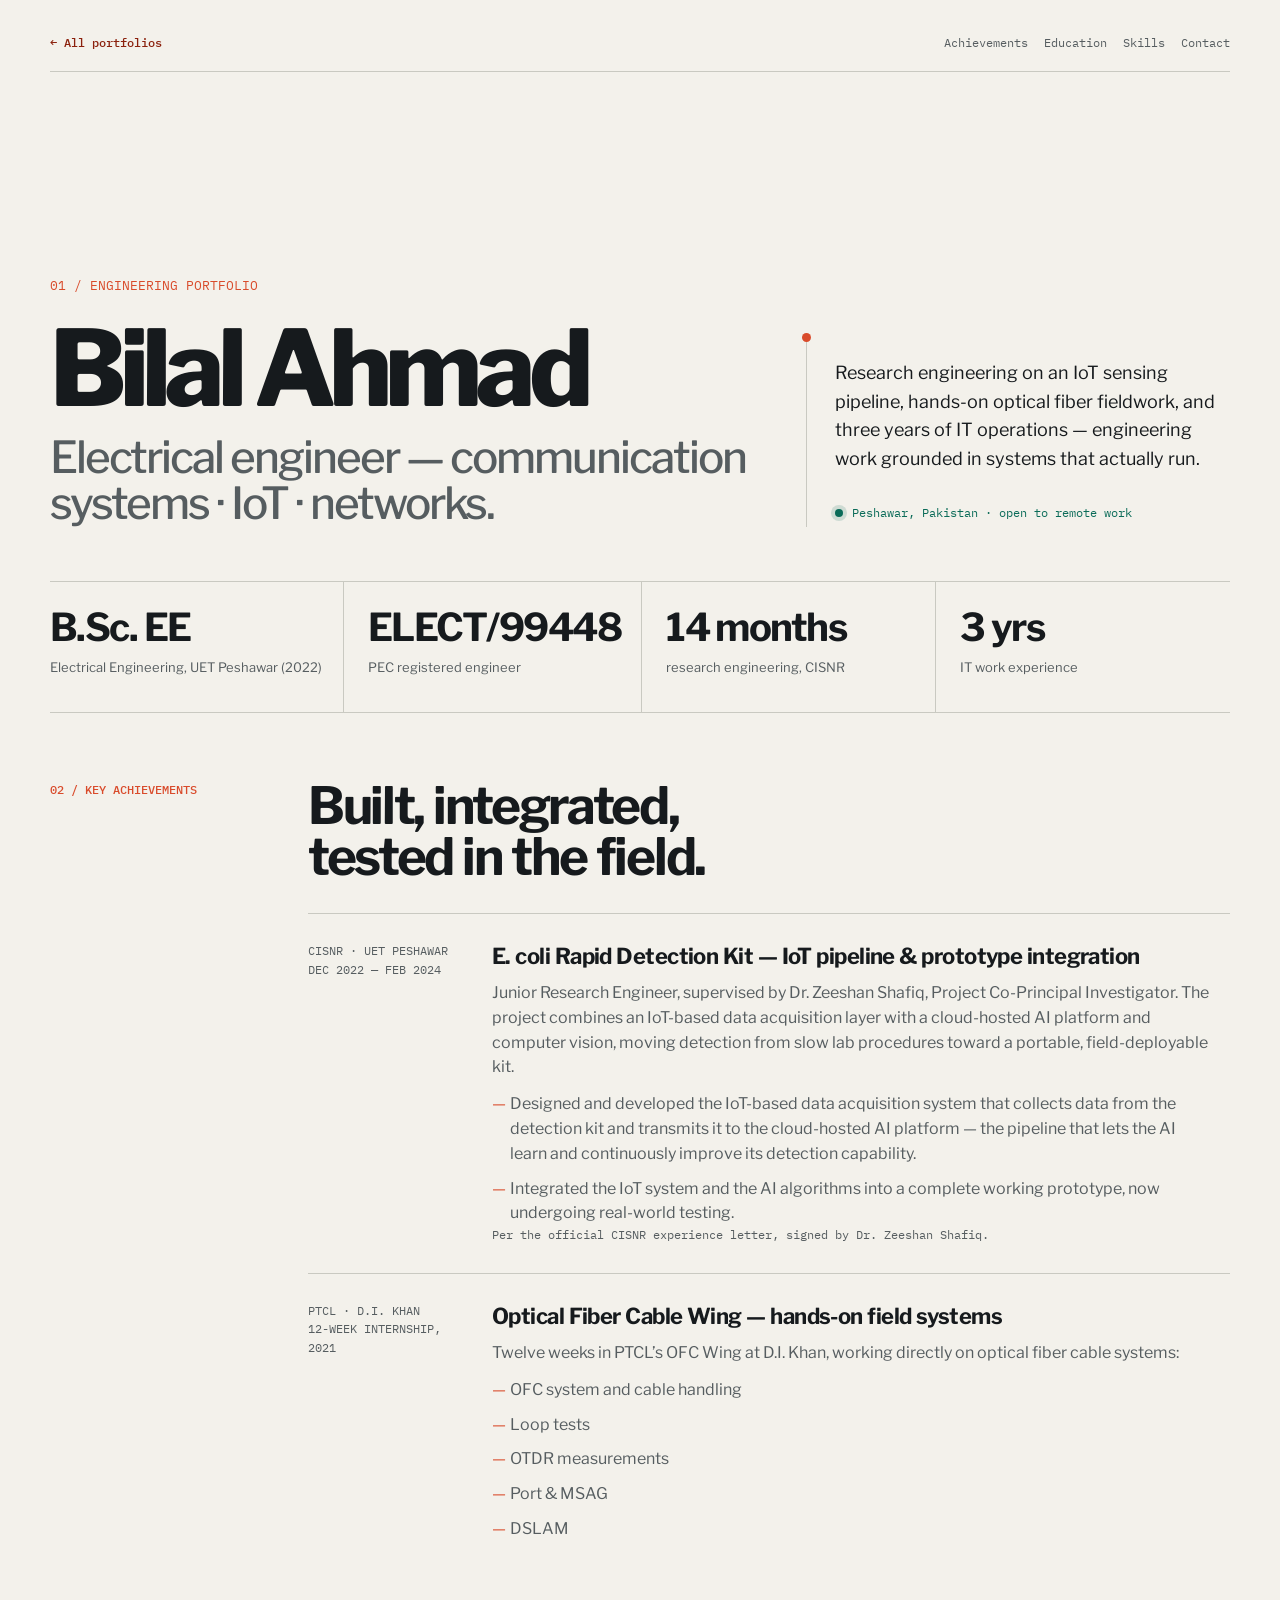
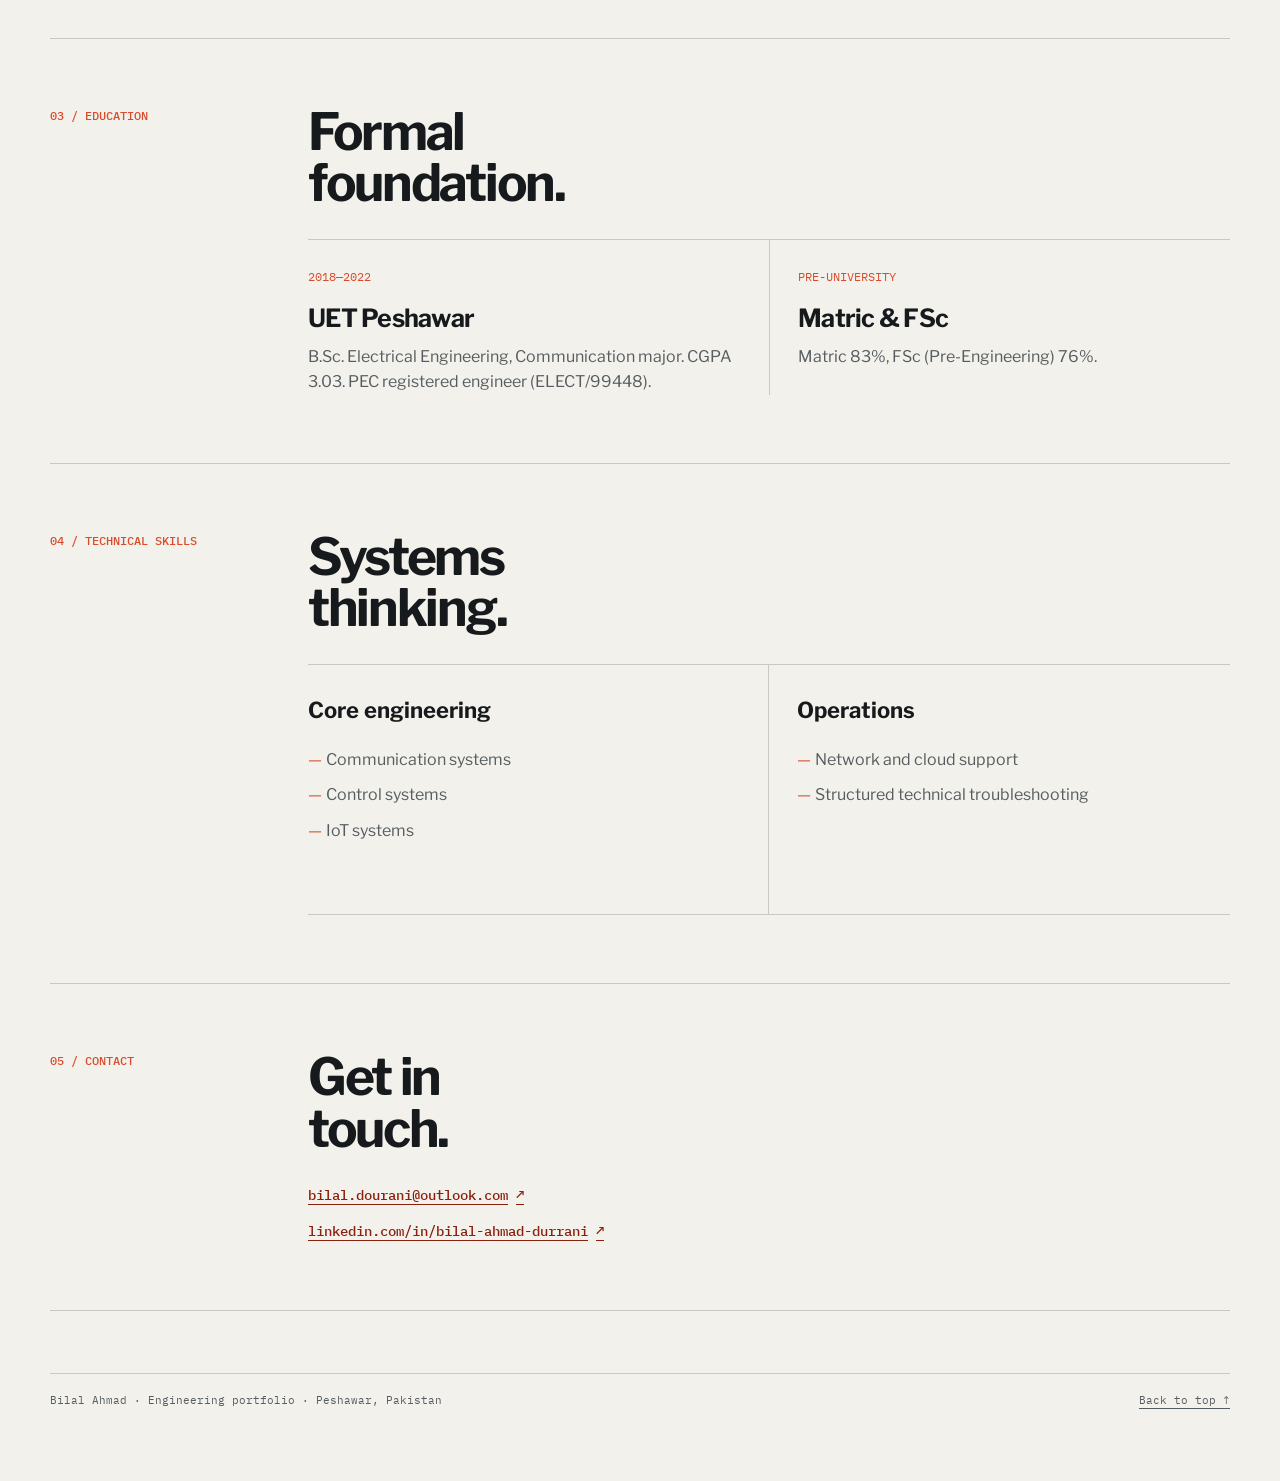
==== engineering/index.html @ f8b9c39a "Deploy portfolio" ====
<!doctype html>
<html lang="en">
<head>
  <meta charset="utf-8" />
  <meta name="viewport" content="width=device-width, initial-scale=1, viewport-fit=cover" />
  <meta name="color-scheme" content="light dark" />
  <meta name="description" content="Bilal Ahmad — electrical engineer: communication systems, IoT, networks. Research engineering at CISNR, UET Peshawar." />
  <link rel="icon" href="data:," />
  <title>Bilal Ahmad · Engineering Portfolio</title>
  <link rel="preconnect" href="https://fonts.googleapis.com">
  <link rel="preconnect" href="https://fonts.gstatic.com" crossorigin>
  <link href="https://fonts.googleapis.com/css2?family=IBM+Plex+Mono:wght@400;500&family=Libre+Franklin:wght@400;500;600;700;800&display=swap" rel="stylesheet">
  <style>
    :root {
      color-scheme: light dark;
      --bg: #f3f1eb;
      --surface: #ffffff;
      --ink: #161a1d;
      --muted: #565d60;
      --line: #c9c9c1;
      --soft: #e7e4dc;
      --accent: #d94b2b;
      --accent-ink: #8b210d;
      --signal: #0a6b58;
      --shadow: rgba(29, 31, 32, .08);
    }
    @media (prefers-color-scheme: dark) {
      :root {
        --bg: #111517;
        --surface: #181d20;
        --ink: #f2f0e9;
        --muted: #b5bab8;
        --line: #3b4345;
        --soft: #242b2d;
        --accent: #ff7758;
        --accent-ink: #ffad98;
        --signal: #61cbb4;
        --shadow: rgba(0, 0, 0, .28);
      }
    }
    * { box-sizing: border-box; }
    html { scroll-behavior: smooth; }
    body {
      margin: 0;
      background: var(--bg);
      color: var(--ink);
      font-family: "Libre Franklin", sans-serif;
      font-size: 16px;
      line-height: 1.55;
      -webkit-font-smoothing: antialiased;
    }
    a { color: inherit; }
    a:focus-visible, button:focus-visible { outline: 3px solid var(--accent); outline-offset: 4px; }
    .page {
      width: min(1180px, calc(100% - 40px));
      margin: 0 auto;
      padding: 34px 0 72px;
    }
    .rail {
      display: flex;
      align-items: center;
      justify-content: space-between;
      gap: 20px;
      padding-bottom: 18px;
      border-bottom: 1px solid var(--line);
      font-family: "IBM Plex Mono", monospace;
      font-size: 12px;
      color: var(--muted);
    }
    .rail strong { color: var(--ink); font-weight: 500; }
    .rail nav { display: flex; flex-wrap: wrap; gap: 16px; justify-content: flex-end; }
    .rail a { text-decoration: none; }
    .rail a:hover { color: var(--accent); }
    .rail .home { color: var(--accent-ink); font-weight: 500; }
    .hero {
      display: grid;
      grid-template-columns: minmax(0, 1.25fr) minmax(300px, .75fr);
      gap: 48px;
      align-items: end;
      min-height: 510px;
      padding: 70px 0 54px;
      border-bottom: 1px solid var(--line);
    }
    .index {
      margin: 0 0 24px;
      font-family: "IBM Plex Mono", monospace;
      color: var(--accent);
      font-size: 13px;
    }
    h1 {
      max-width: 790px;
      margin: 0;
      font-size: clamp(48px, 8.2vw, 106px);
      line-height: .91;
      letter-spacing: -.065em;
      font-weight: 800;
    }
    h1 .role {
      display: block;
      margin-top: 18px;
      color: var(--muted);
      font-size: .42em;
      line-height: 1.05;
      letter-spacing: -.045em;
      font-weight: 500;
    }
    .hero-note {
      position: relative;
      padding: 26px 0 4px 28px;
      border-left: 1px solid var(--line);
    }
    .hero-note::before {
      content: "";
      position: absolute;
      left: -5px;
      top: 0;
      width: 9px;
      height: 9px;
      border-radius: 50%;
      background: var(--accent);
    }
    .hero-note p { margin: 0; font-size: 18px; line-height: 1.6; }
    .hero-note .available {
      display: flex;
      align-items: center;
      gap: 9px;
      margin-top: 30px;
      font-family: "IBM Plex Mono", monospace;
      font-size: 12px;
      color: var(--signal);
    }
    .pulse { width: 8px; height: 8px; border-radius: 50%; background: currentColor; box-shadow: 0 0 0 4px color-mix(in srgb, currentColor 16%, transparent); }
    .metrics {
      display: grid;
      grid-template-columns: repeat(4, 1fr);
      border-bottom: 1px solid var(--line);
    }
    .metric {
      min-height: 130px;
      padding: 24px 20px 24px 0;
      border-right: 1px solid var(--line);
    }
    .metric + .metric { padding-left: 24px; }
    .metric:last-child { border-right: 0; }
    .metric b { display: block; font-size: clamp(25px, 3vw, 40px); letter-spacing: -.04em; line-height: 1.1; }
    .metric span { display: block; margin-top: 9px; color: var(--muted); font-size: 13px; }
    section { scroll-margin-top: 22px; }
    .section {
      display: grid;
      grid-template-columns: 210px minmax(0, 1fr);
      gap: 48px;
      padding: 68px 0;
      border-bottom: 1px solid var(--line);
    }
    .section-label {
      position: sticky;
      top: 20px;
      align-self: start;
      margin: 0;
      font-family: "IBM Plex Mono", monospace;
      color: var(--accent);
      font-size: 12px;
      font-weight: 500;
    }
    h2 { margin: 0 0 30px; font-size: clamp(30px, 4vw, 54px); line-height: 1; letter-spacing: -.045em; }
    .lead { max-width: 730px; margin: 0 0 40px; color: var(--muted); font-size: 20px; }
    .work-list { border-top: 1px solid var(--line); }
    .work-item {
      display: grid;
      grid-template-columns: 150px minmax(0, 1fr);
      gap: 34px;
      padding: 28px 0;
      border-bottom: 1px solid var(--line);
    }
    .work-item:last-child { border-bottom: 0; }
    .work-key { font-family: "IBM Plex Mono", monospace; font-size: 12px; color: var(--muted); }
    .work-copy h3 { margin: -3px 0 8px; font-size: 22px; letter-spacing: -.025em; }
    .work-copy p { max-width: 720px; margin: 0 0 12px; color: var(--muted); }
    .work-copy p:last-child { margin-bottom: 0; }
    .work-copy ul { max-width: 720px; margin: 0; padding: 0; list-style: none; color: var(--muted); display: grid; gap: 10px; }
    .work-copy li { position: relative; padding-left: 18px; }
    .work-copy li::before { content: "—"; position: absolute; left: 0; color: var(--accent); }
    .source-note { font-family: "IBM Plex Mono", monospace; font-size: 12px; color: var(--muted); }
    .skills-grid { display: grid; grid-template-columns: 1fr 1fr; border-top: 1px solid var(--line); }
    .skill-block { min-height: 250px; padding: 28px 28px 30px 0; border-bottom: 1px solid var(--line); }
    .skill-block:nth-child(odd) { border-right: 1px solid var(--line); }
    .skill-block:nth-child(even) { padding-left: 28px; }
    .skill-block h3 { margin: 0 0 20px; font-size: 22px; }
    .skill-block ul { display: grid; gap: 11px; margin: 0; padding: 0; list-style: none; color: var(--muted); }
    .skill-block li { position: relative; padding-left: 18px; }
    .skill-block li::before { content: "—"; position: absolute; left: 0; color: var(--accent); }
    .path {
      display: grid;
      grid-template-columns: 1fr 1fr;
      border-top: 1px solid var(--line);
    }
    .path-card { padding: 28px 28px 0 0; }
    .path-card + .path-card { padding-left: 28px; border-left: 1px solid var(--line); }
    .path-card .date { font-family: "IBM Plex Mono", monospace; font-size: 12px; color: var(--accent); }
    .path-card h3 { margin: 12px 0 8px; font-size: 25px; letter-spacing: -.03em; }
    .path-card p { margin: 0; color: var(--muted); }
    .contact-links { display: grid; gap: 14px; max-width: 720px; }
    .contact-links a {
      display: inline-flex;
      align-items: center;
      gap: 8px;
      color: var(--accent-ink);
      font-family: "IBM Plex Mono", monospace;
      font-size: 14px;
      font-weight: 500;
      text-underline-offset: 4px;
      overflow-wrap: anywhere;
    }
    footer {
      display: flex;
      justify-content: space-between;
      gap: 20px;
      margin-top: 62px;
      padding-top: 18px;
      border-top: 1px solid var(--line);
      font-family: "IBM Plex Mono", monospace;
      color: var(--muted);
      font-size: 11px;
    }
    .top-link { text-decoration-thickness: 1px; text-underline-offset: 4px; }
    @media (max-width: 780px) {
      .page { width: min(100% - 28px, 680px); padding-top: 22px; }
      .rail { align-items: flex-start; }
      .rail nav { gap: 8px 14px; max-width: 215px; }
      .hero { grid-template-columns: 1fr; gap: 44px; min-height: auto; padding: 54px 0 44px; }
      h1 { font-size: clamp(51px, 15vw, 82px); }
      .hero-note { margin-left: 3px; }
      .metrics { grid-template-columns: 1fr 1fr; }
      .metric { min-height: 112px; border-bottom: 1px solid var(--line); }
      .metric:nth-child(2) { border-right: 0; }
      .metric:nth-child(3), .metric:nth-child(4) { border-bottom: 0; }
      .metric:nth-child(3) { padding-left: 0; }
      .section { grid-template-columns: 1fr; gap: 20px; padding: 54px 0; }
      .section-label { position: static; }
      .work-item { grid-template-columns: 1fr; gap: 9px; }
      .skills-grid, .path { grid-template-columns: 1fr; }
      .skill-block:nth-child(odd) { border-right: 0; }
      .skill-block:nth-child(even) { padding-left: 0; }
      .path-card { padding: 26px 0; border-bottom: 1px solid var(--line); }
      .path-card + .path-card { padding-left: 0; border-left: 0; border-bottom: 0; }
      .skill-block { min-height: 0; }
      footer { align-items: flex-end; }
    }
    @media (max-width: 420px) {
      .rail strong { max-width: 92px; line-height: 1.3; }
      .metrics { grid-template-columns: 1fr; }
      .metric, .metric + .metric { padding: 20px 0; border-right: 0; border-bottom: 1px solid var(--line); }
      .metric:nth-child(3) { border-bottom: 1px solid var(--line); }
      .metric:last-child { border-bottom: 0; }
    }
    @media (prefers-reduced-motion: reduce) { html { scroll-behavior: auto; } }
  </style>
</head>
<body id="top">
  <main class="page">
    <div class="rail" aria-label="Page navigation">
      <a class="home" href="../">← All portfolios</a>
      <nav>
        <a href="#achievements">Achievements</a>
        <a href="#education">Education</a>
        <a href="#skills">Skills</a>
        <a href="#contact">Contact</a>
      </nav>
    </div>

    <header class="hero">
      <div>
        <p class="index">01 / ENGINEERING PORTFOLIO</p>
        <h1>
          Bilal Ahmad
          <span class="role">Electrical engineer — communication systems · IoT · networks.</span>
        </h1>
      </div>
      <div class="hero-note">
        <p>Research engineering on an IoT sensing pipeline, hands-on optical fiber fieldwork, and three years of IT operations — engineering work grounded in systems that actually run.</p>
        <div class="available"><span class="pulse" aria-hidden="true"></span> Peshawar, Pakistan · open to remote work</div>
      </div>
    </header>

    <div class="metrics" aria-label="Engineering highlights">
      <div class="metric"><b>B.Sc. EE</b><span>Electrical Engineering, UET Peshawar (2022)</span></div>
      <div class="metric"><b>ELECT/99448</b><span>PEC registered engineer</span></div>
      <div class="metric"><b>14 months</b><span>research engineering, CISNR</span></div>
      <div class="metric"><b>3 yrs</b><span>IT work experience</span></div>
    </div>

    <section class="section" id="achievements">
      <p class="section-label">02 / KEY ACHIEVEMENTS</p>
      <div>
        <h2>Built, integrated,<br>tested in the field.</h2>
        <div class="work-list">
          <article class="work-item">
            <div class="work-key">CISNR · UET PESHAWAR<br>DEC 2022 — FEB 2024</div>
            <div class="work-copy">
              <h3>E. coli Rapid Detection Kit — IoT pipeline &amp; prototype integration</h3>
              <p>Junior Research Engineer, supervised by Dr. Zeeshan Shafiq, Project Co-Principal Investigator. The project combines an IoT-based data acquisition layer with a cloud-hosted AI platform and computer vision, moving detection from slow lab procedures toward a portable, field-deployable kit.</p>
              <ul>
                <li>Designed and developed the IoT-based data acquisition system that collects data from the detection kit and transmits it to the cloud-hosted AI platform — the pipeline that lets the AI learn and continuously improve its detection capability.</li>
                <li>Integrated the IoT system and the AI algorithms into a complete working prototype, now undergoing real-world testing.</li>
              </ul>
              <p class="source-note">Per the official CISNR experience letter, signed by Dr. Zeeshan Shafiq.</p>
            </div>
          </article>
          <article class="work-item">
            <div class="work-key">PTCL · D.I. KHAN<br>12-WEEK INTERNSHIP, 2021</div>
            <div class="work-copy">
              <h3>Optical Fiber Cable Wing — hands-on field systems</h3>
              <p>Twelve weeks in PTCL’s OFC Wing at D.I. Khan, working directly on optical fiber cable systems:</p>
              <ul>
                <li>OFC system and cable handling</li>
                <li>Loop tests</li>
                <li>OTDR measurements</li>
                <li>Port &amp; MSAG</li>
                <li>DSLAM</li>
              </ul>
            </div>
          </article>
        </div>
      </div>
    </section>

    <section class="section" id="education">
      <p class="section-label">03 / EDUCATION</p>
      <div>
        <h2>Formal<br>foundation.</h2>
        <div class="path">
          <article class="path-card">
            <div class="date">2018—2022</div>
            <h3>UET Peshawar</h3>
            <p>B.Sc. Electrical Engineering, Communication major. CGPA 3.03. PEC registered engineer (ELECT/99448).</p>
          </article>
          <article class="path-card">
            <div class="date">PRE-UNIVERSITY</div>
            <h3>Matric &amp; FSc</h3>
            <p>Matric 83%, FSc (Pre-Engineering) 76%.</p>
          </article>
        </div>
      </div>
    </section>

    <section class="section" id="skills">
      <p class="section-label">04 / TECHNICAL SKILLS</p>
      <div>
        <h2>Systems<br>thinking.</h2>
        <div class="skills-grid">
          <article class="skill-block">
            <h3>Core engineering</h3>
            <ul>
              <li>Communication systems</li>
              <li>Control systems</li>
              <li>IoT systems</li>
            </ul>
          </article>
          <article class="skill-block">
            <h3>Operations</h3>
            <ul>
              <li>Network and cloud support</li>
              <li>Structured technical troubleshooting</li>
            </ul>
          </article>
        </div>
      </div>
    </section>

    <section class="section" id="contact">
      <p class="section-label">05 / CONTACT</p>
      <div>
        <h2>Get in<br>touch.</h2>
        <div class="contact-links">
          <a href="mailto:bilal.dourani@outlook.com">bilal.dourani@outlook.com <span aria-hidden="true">↗</span></a>
          <a href="https://www.linkedin.com/in/bilal-ahmad-durrani" target="_blank" rel="noopener noreferrer">linkedin.com/in/bilal-ahmad-durrani <span aria-hidden="true">↗</span></a>
        </div>
      </div>
    </section>

    <footer>
      <span>Bilal Ahmad · Engineering portfolio · Peshawar, Pakistan</span>
      <a class="top-link" href="#top">Back to top ↑</a>
    </footer>
  </main>
</body>
</html>
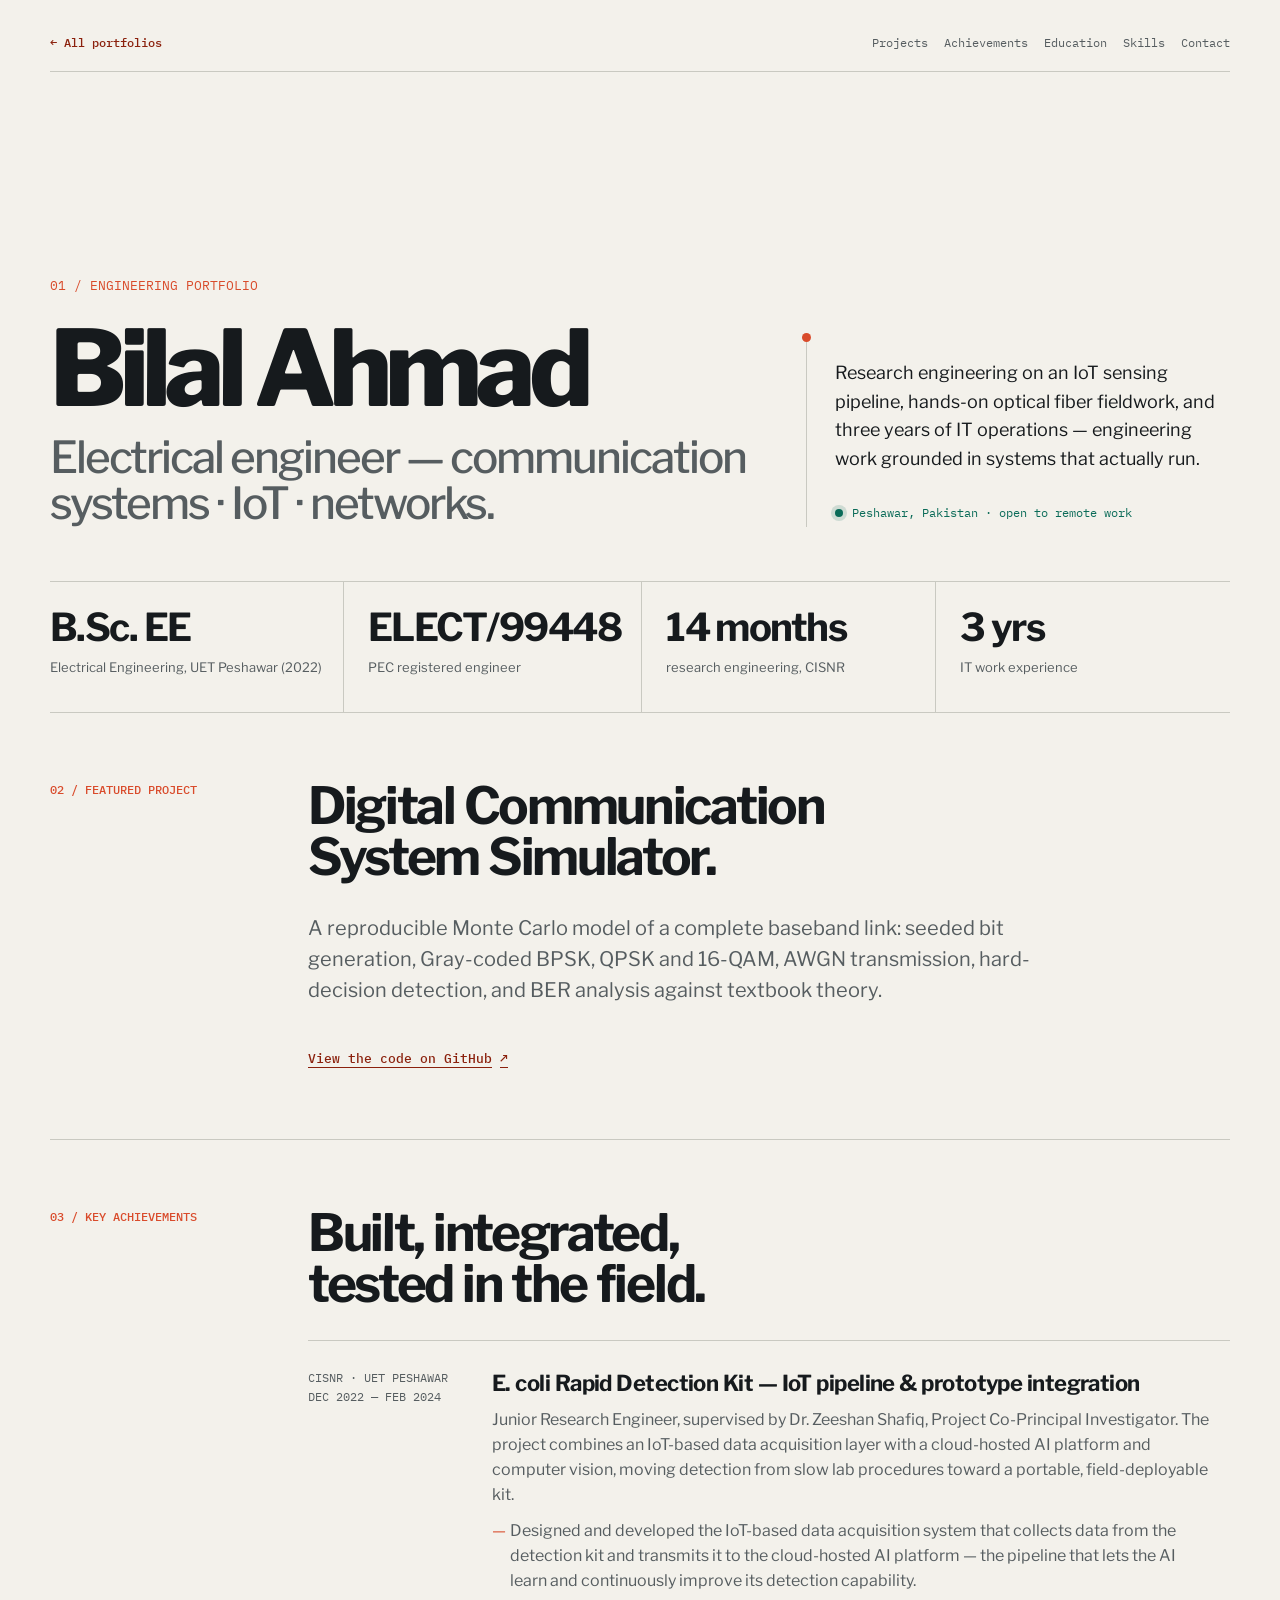
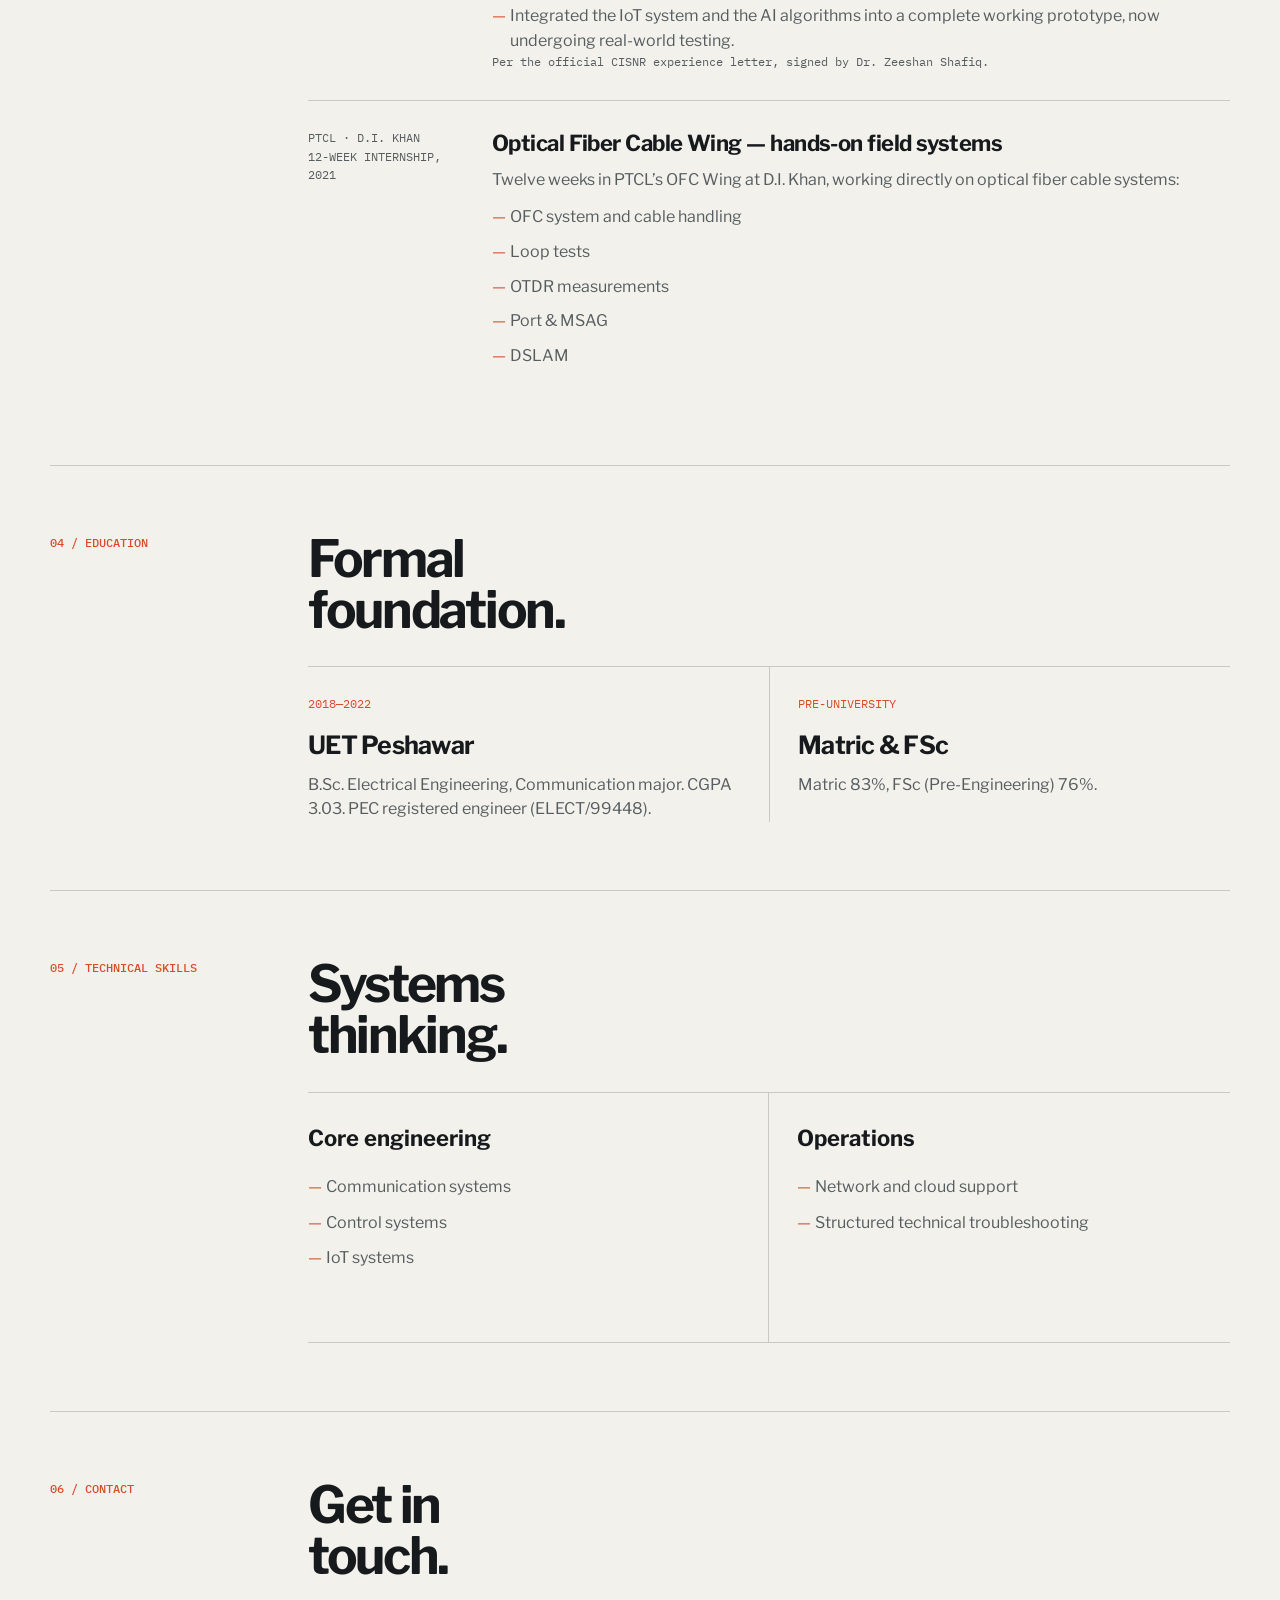
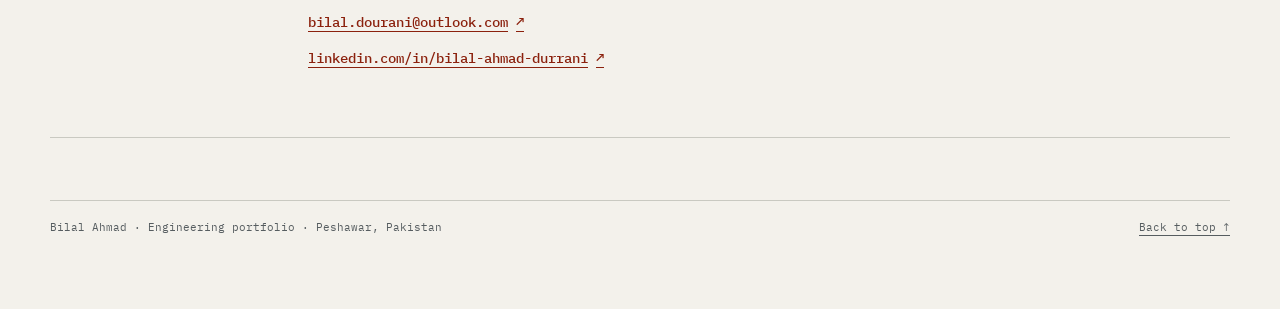
==== commit dc52cfb1: "Deploy portfolio" ====
--- a/engineering/index.html
+++ b/engineering/index.html
@@ -181,6 +181,16 @@
     .work-copy li { position: relative; padding-left: 18px; }
     .work-copy li::before { content: "—"; position: absolute; left: 0; color: var(--accent); }
     .source-note { font-family: "IBM Plex Mono", monospace; font-size: 12px; color: var(--muted); }
+    .project-link {
+      display: inline-flex;
+      align-items: center;
+      gap: 8px;
+      color: var(--accent-ink);
+      font-family: "IBM Plex Mono", monospace;
+      font-size: 13px;
+      font-weight: 500;
+      text-underline-offset: 4px;
+    }
     .skills-grid { display: grid; grid-template-columns: 1fr 1fr; border-top: 1px solid var(--line); }
     .skill-block { min-height: 250px; padding: 28px 28px 30px 0; border-bottom: 1px solid var(--line); }
     .skill-block:nth-child(odd) { border-right: 1px solid var(--line); }
@@ -261,6 +271,7 @@
     <div class="rail" aria-label="Page navigation">
       <a class="home" href="../">← All portfolios</a>
       <nav>
+        <a href="#projects">Projects</a>
         <a href="#achievements">Achievements</a>
         <a href="#education">Education</a>
         <a href="#skills">Skills</a>
@@ -289,8 +300,17 @@
       <div class="metric"><b>3 yrs</b><span>IT work experience</span></div>
     </div>
 
+    <section class="section" id="projects">
+      <p class="section-label">02 / FEATURED PROJECT</p>
+      <div>
+        <h2>Digital Communication<br>System Simulator.</h2>
+        <p class="lead">A reproducible Monte Carlo model of a complete baseband link: seeded bit generation, Gray-coded BPSK, QPSK and 16-QAM, AWGN transmission, hard-decision detection, and BER analysis against textbook theory.</p>
+        <a class="project-link" href="https://github.com/bilal4web/digital-comm-simulator" target="_blank" rel="noopener noreferrer">View the code on GitHub <span aria-hidden="true">↗</span></a>
+      </div>
+    </section>
+
     <section class="section" id="achievements">
-      <p class="section-label">02 / KEY ACHIEVEMENTS</p>
+      <p class="section-label">03 / KEY ACHIEVEMENTS</p>
       <div>
         <h2>Built, integrated,<br>tested in the field.</h2>
         <div class="work-list">
@@ -325,7 +345,7 @@
     </section>
 
     <section class="section" id="education">
-      <p class="section-label">03 / EDUCATION</p>
+      <p class="section-label">04 / EDUCATION</p>
       <div>
         <h2>Formal<br>foundation.</h2>
         <div class="path">
@@ -344,7 +364,7 @@
     </section>
 
     <section class="section" id="skills">
-      <p class="section-label">04 / TECHNICAL SKILLS</p>
+      <p class="section-label">05 / TECHNICAL SKILLS</p>
       <div>
         <h2>Systems<br>thinking.</h2>
         <div class="skills-grid">
@@ -368,7 +388,7 @@
     </section>
 
     <section class="section" id="contact">
-      <p class="section-label">05 / CONTACT</p>
+      <p class="section-label">06 / CONTACT</p>
       <div>
         <h2>Get in<br>touch.</h2>
         <div class="contact-links">
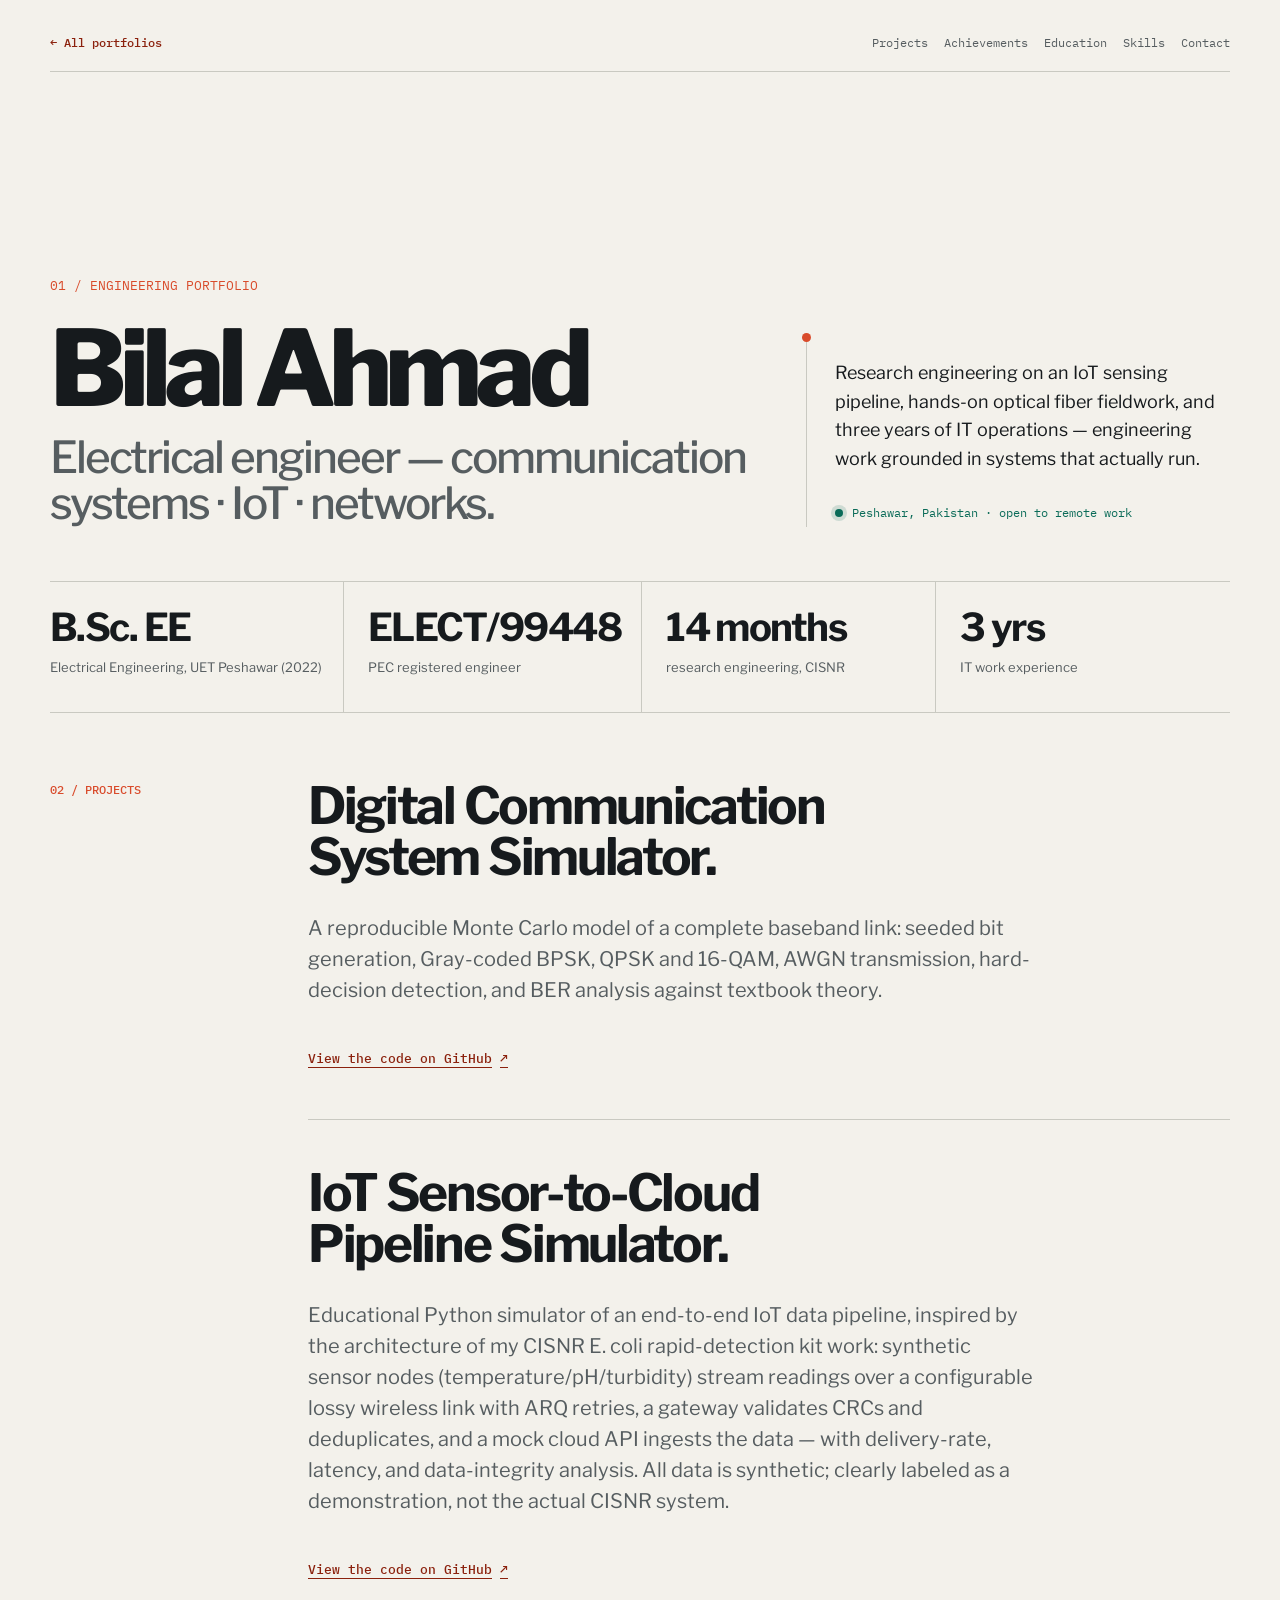
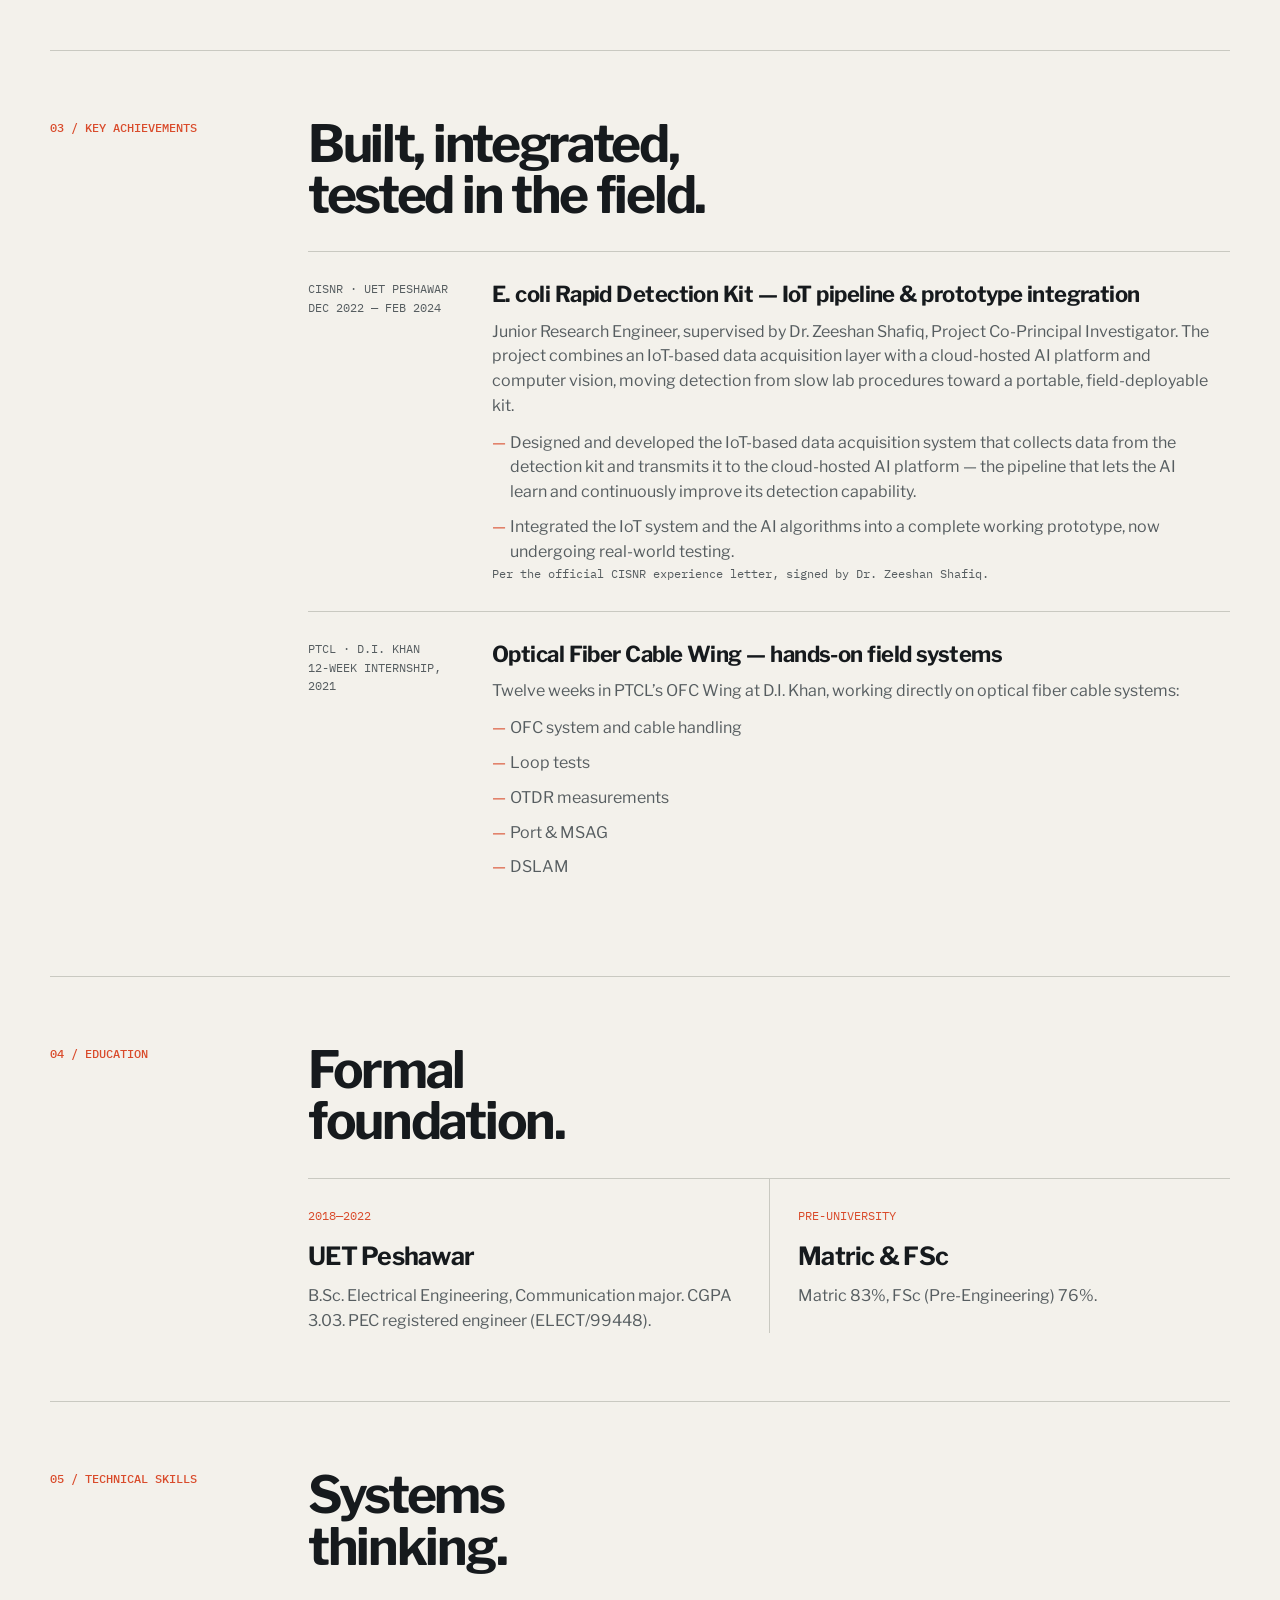
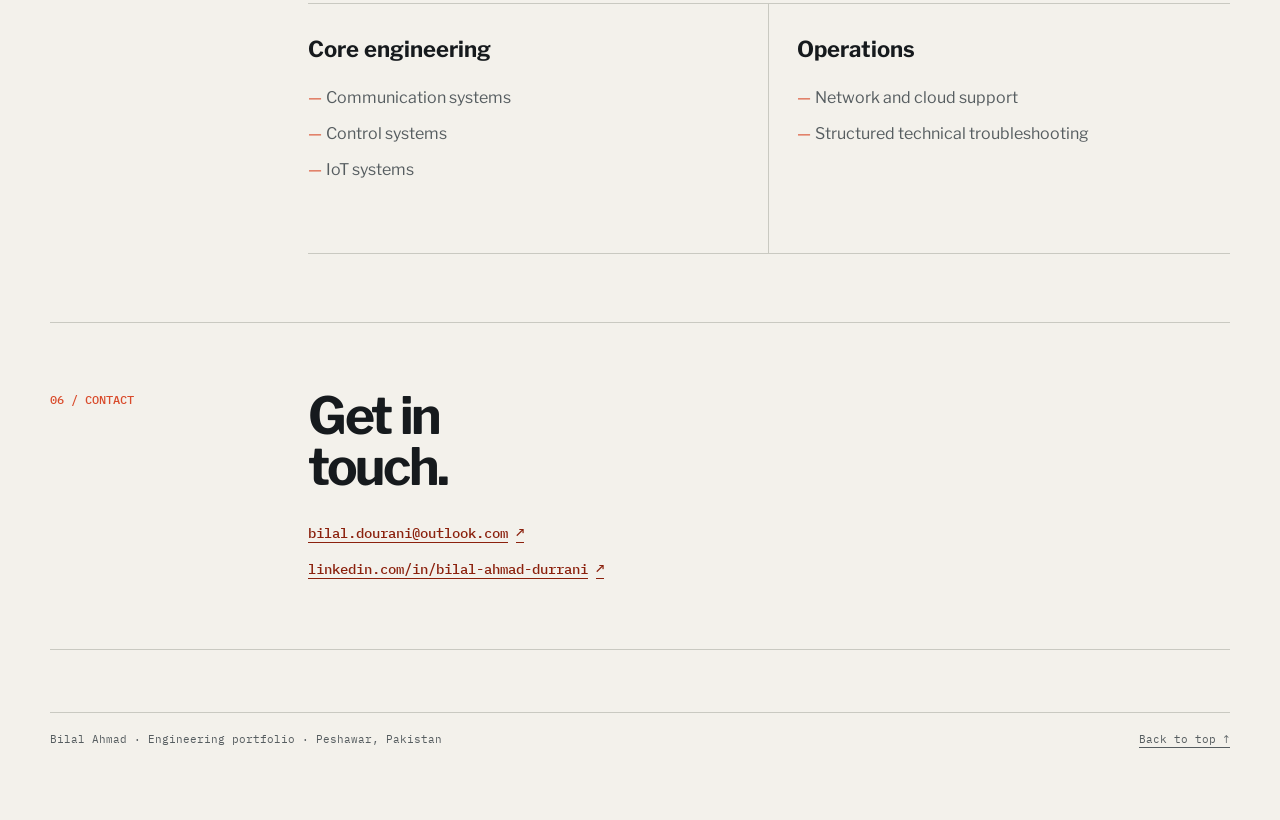
==== commit c26ab25a: "Update engineering page: add IoT pipeline project" ====
--- a/engineering/index.html
+++ b/engineering/index.html
@@ -181,6 +181,11 @@
     .work-copy li { position: relative; padding-left: 18px; }
     .work-copy li::before { content: "—"; position: absolute; left: 0; color: var(--accent); }
     .source-note { font-family: "IBM Plex Mono", monospace; font-size: 12px; color: var(--muted); }
+    .project-entry + .project-entry {
+      margin-top: 48px;
+      padding-top: 48px;
+      border-top: 1px solid var(--line);
+    }
     .project-link {
       display: inline-flex;
       align-items: center;
@@ -301,11 +306,18 @@
     </div>
 
     <section class="section" id="projects">
-      <p class="section-label">02 / FEATURED PROJECT</p>
-      <div>
-        <h2>Digital Communication<br>System Simulator.</h2>
-        <p class="lead">A reproducible Monte Carlo model of a complete baseband link: seeded bit generation, Gray-coded BPSK, QPSK and 16-QAM, AWGN transmission, hard-decision detection, and BER analysis against textbook theory.</p>
-        <a class="project-link" href="https://github.com/bilal4web/digital-comm-simulator" target="_blank" rel="noopener noreferrer">View the code on GitHub <span aria-hidden="true">↗</span></a>
+      <p class="section-label">02 / PROJECTS</p>
+      <div>
+        <article class="project-entry">
+          <h2>Digital Communication<br>System Simulator.</h2>
+          <p class="lead">A reproducible Monte Carlo model of a complete baseband link: seeded bit generation, Gray-coded BPSK, QPSK and 16-QAM, AWGN transmission, hard-decision detection, and BER analysis against textbook theory.</p>
+          <a class="project-link" href="https://github.com/bilal4web/digital-comm-simulator" target="_blank" rel="noopener noreferrer">View the code on GitHub <span aria-hidden="true">↗</span></a>
+        </article>
+        <article class="project-entry">
+          <h2>IoT Sensor-to-Cloud<br>Pipeline Simulator.</h2>
+          <p class="lead">Educational Python simulator of an end-to-end IoT data pipeline, inspired by the architecture of my CISNR E. coli rapid-detection kit work: synthetic sensor nodes (temperature/pH/turbidity) stream readings over a configurable lossy wireless link with ARQ retries, a gateway validates CRCs and deduplicates, and a mock cloud API ingests the data — with delivery-rate, latency, and data-integrity analysis. All data is synthetic; clearly labeled as a demonstration, not the actual CISNR system.</p>
+          <a class="project-link" href="https://github.com/bilal4web/iot-sensor-pipeline" target="_blank" rel="noopener noreferrer">View the code on GitHub <span aria-hidden="true">↗</span></a>
+        </article>
       </div>
     </section>
 
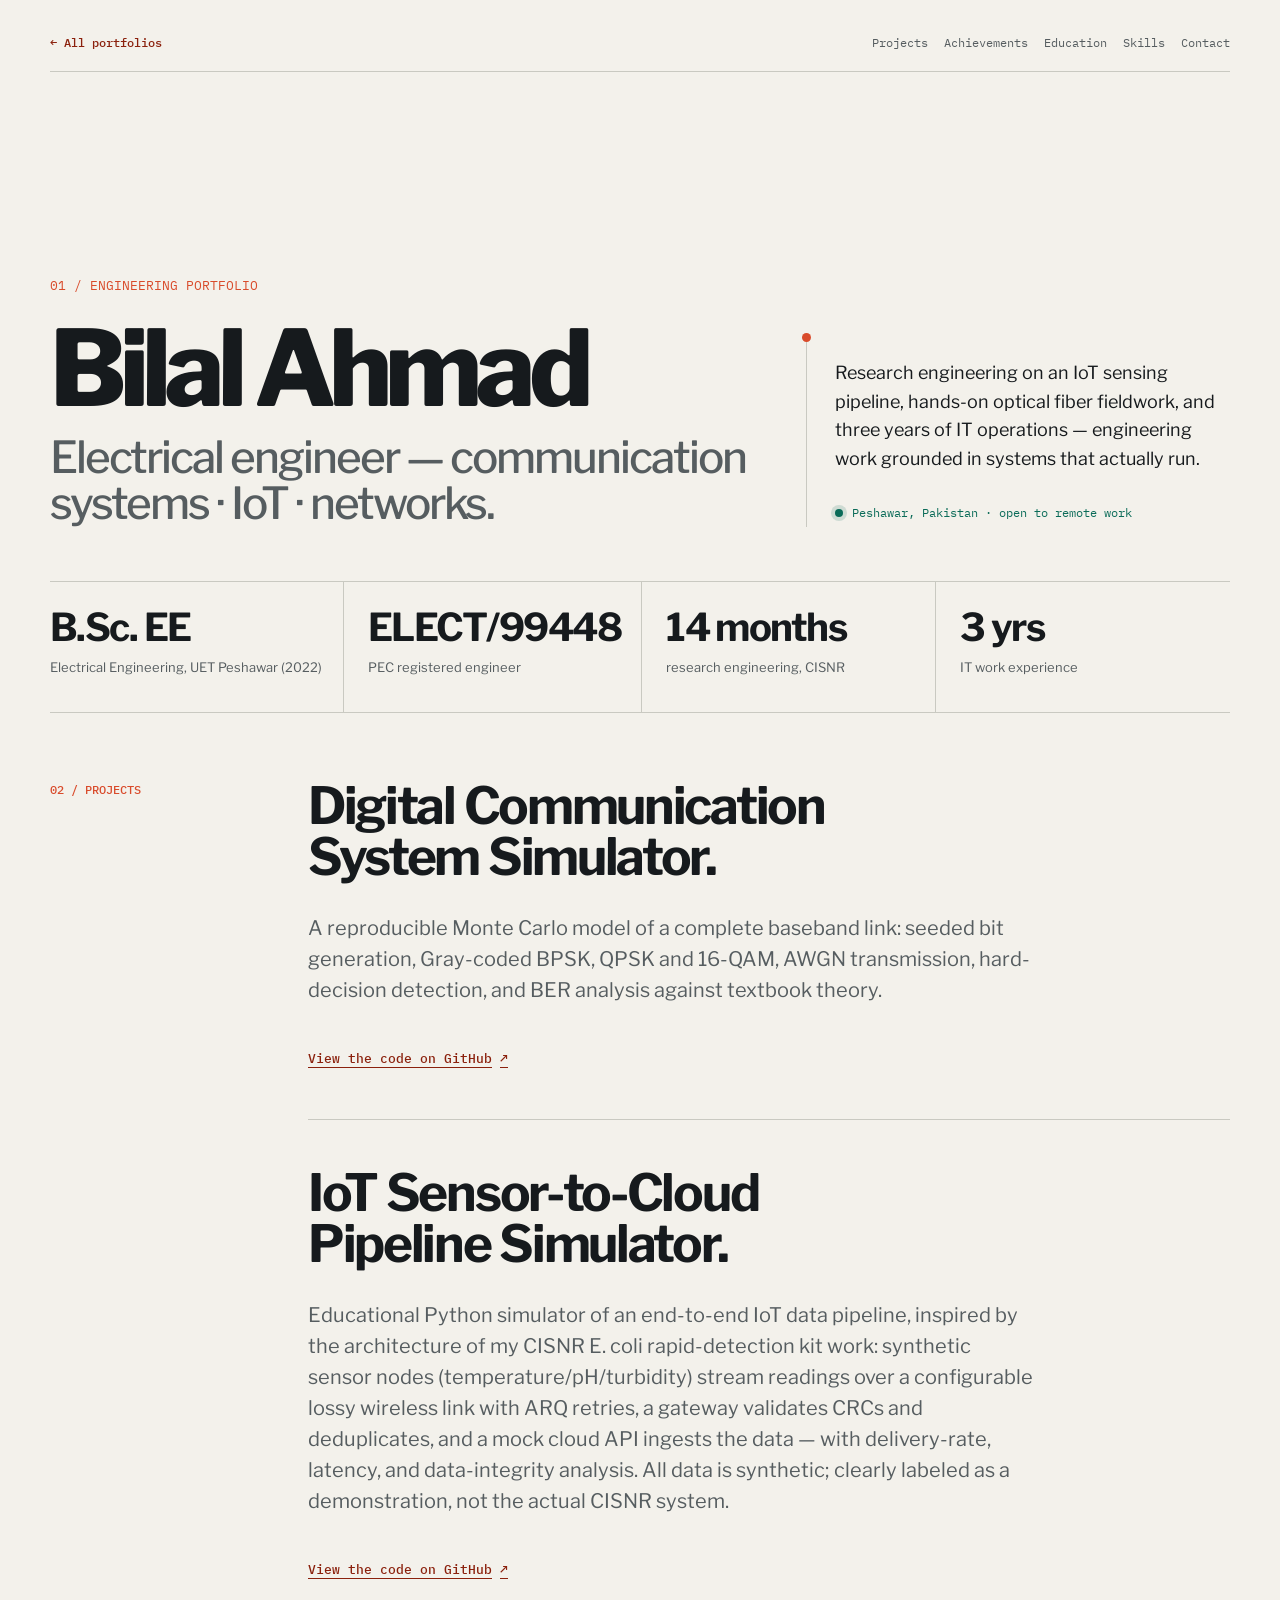
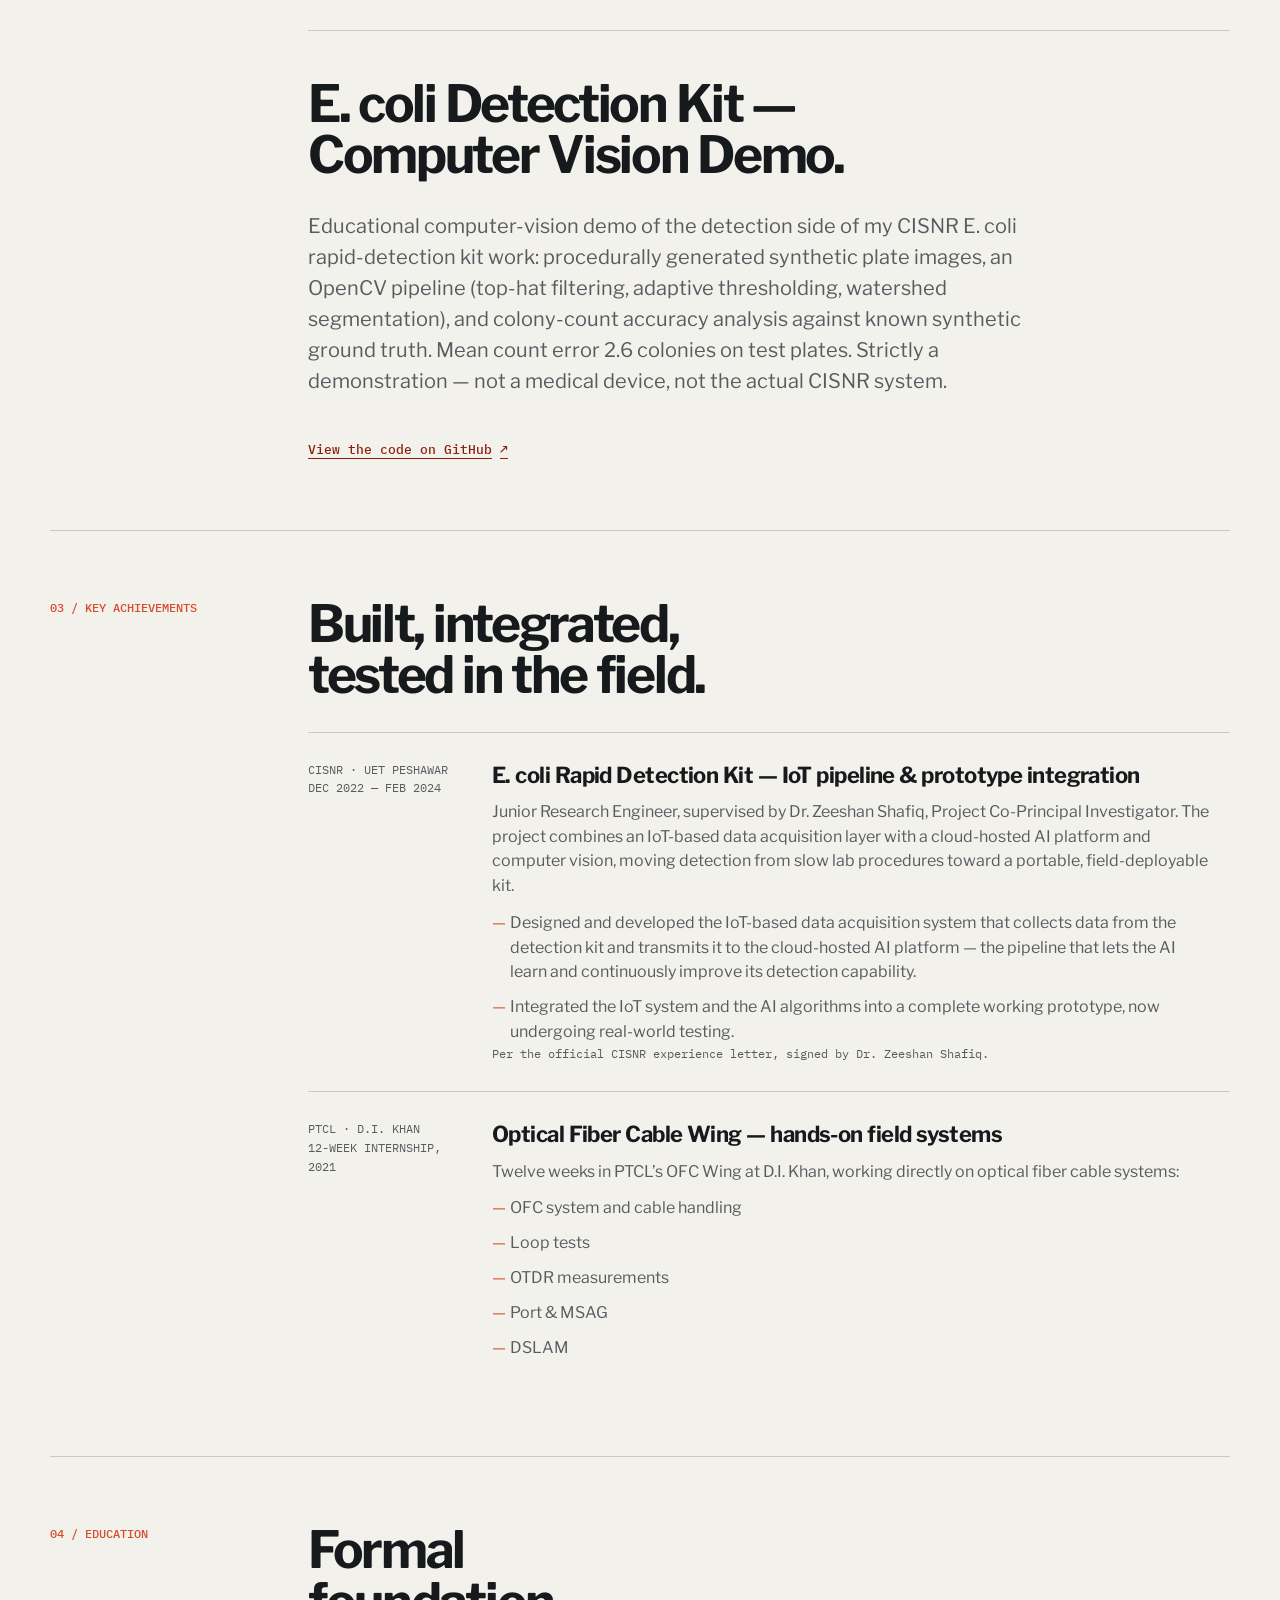
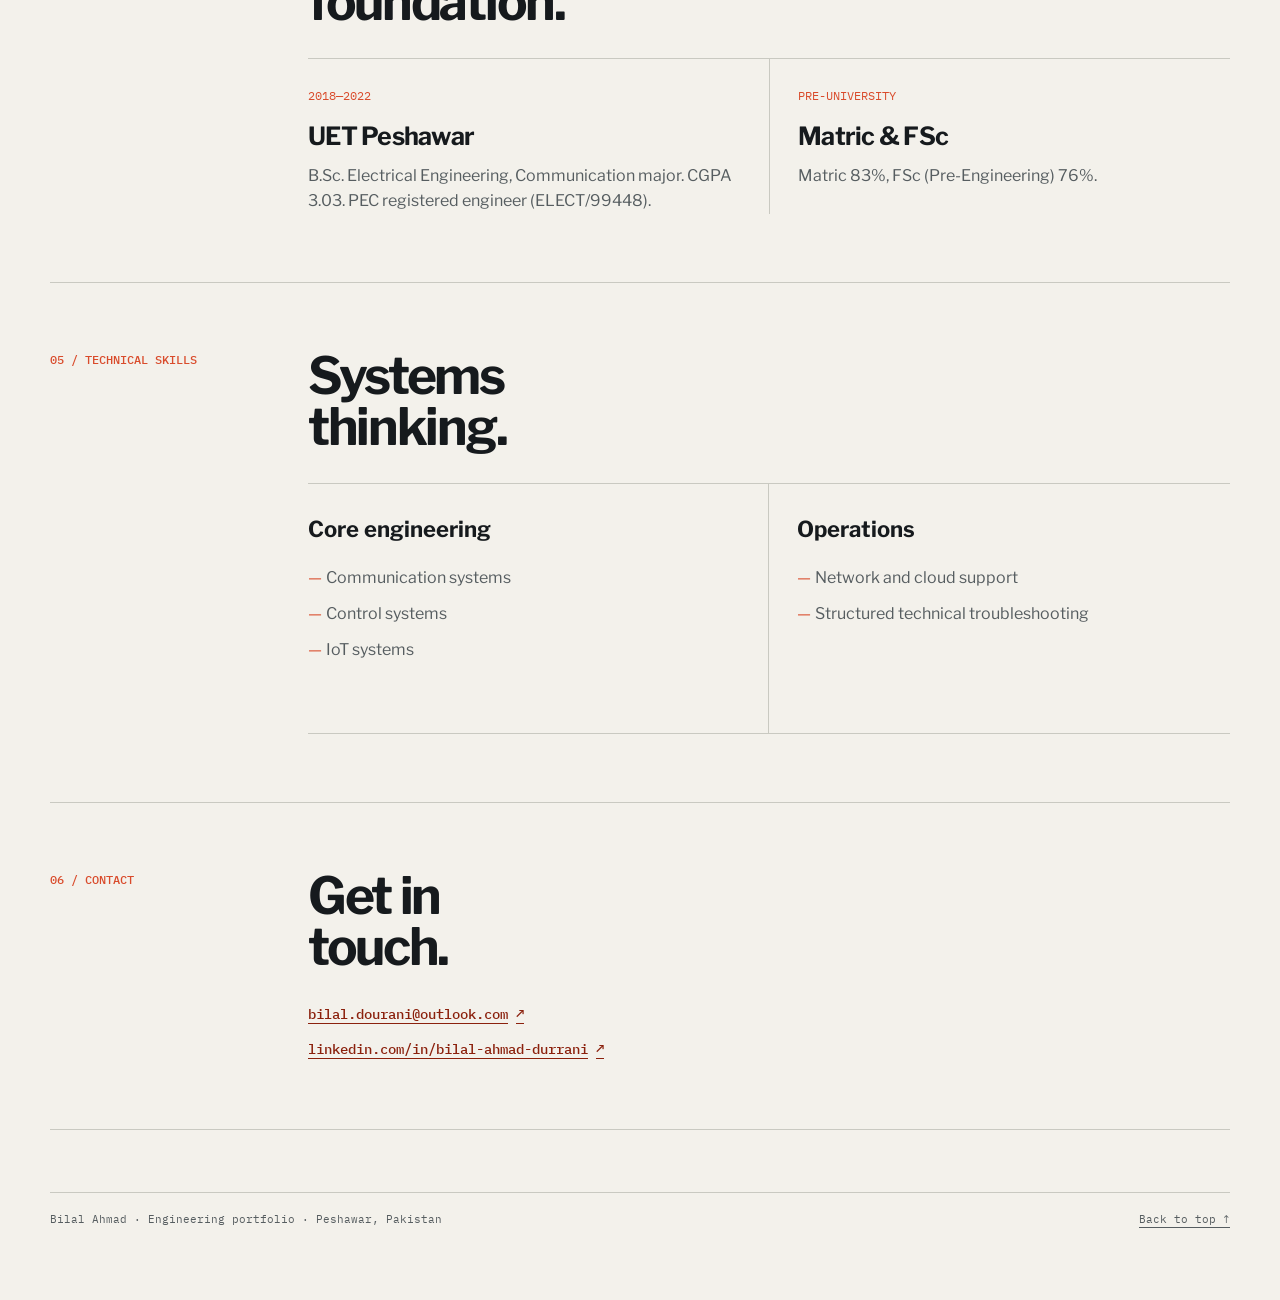
==== commit 8cdcef46: "Deploy portfolio" ====
--- a/engineering/index.html
+++ b/engineering/index.html
@@ -318,6 +318,11 @@
           <p class="lead">Educational Python simulator of an end-to-end IoT data pipeline, inspired by the architecture of my CISNR E. coli rapid-detection kit work: synthetic sensor nodes (temperature/pH/turbidity) stream readings over a configurable lossy wireless link with ARQ retries, a gateway validates CRCs and deduplicates, and a mock cloud API ingests the data — with delivery-rate, latency, and data-integrity analysis. All data is synthetic; clearly labeled as a demonstration, not the actual CISNR system.</p>
           <a class="project-link" href="https://github.com/bilal4web/iot-sensor-pipeline" target="_blank" rel="noopener noreferrer">View the code on GitHub <span aria-hidden="true">↗</span></a>
         </article>
+        <article class="project-entry">
+          <h2>E. coli Detection Kit —<br>Computer Vision Demo.</h2>
+          <p class="lead">Educational computer-vision demo of the detection side of my CISNR E. coli rapid-detection kit work: procedurally generated synthetic plate images, an OpenCV pipeline (top-hat filtering, adaptive thresholding, watershed segmentation), and colony-count accuracy analysis against known synthetic ground truth. Mean count error 2.6 colonies on test plates. Strictly a demonstration — not a medical device, not the actual CISNR system.</p>
+          <a class="project-link" href="https://github.com/bilal4web/ecoli-detection-demo" target="_blank" rel="noopener noreferrer">View the code on GitHub <span aria-hidden="true">↗</span></a>
+        </article>
       </div>
     </section>
 
